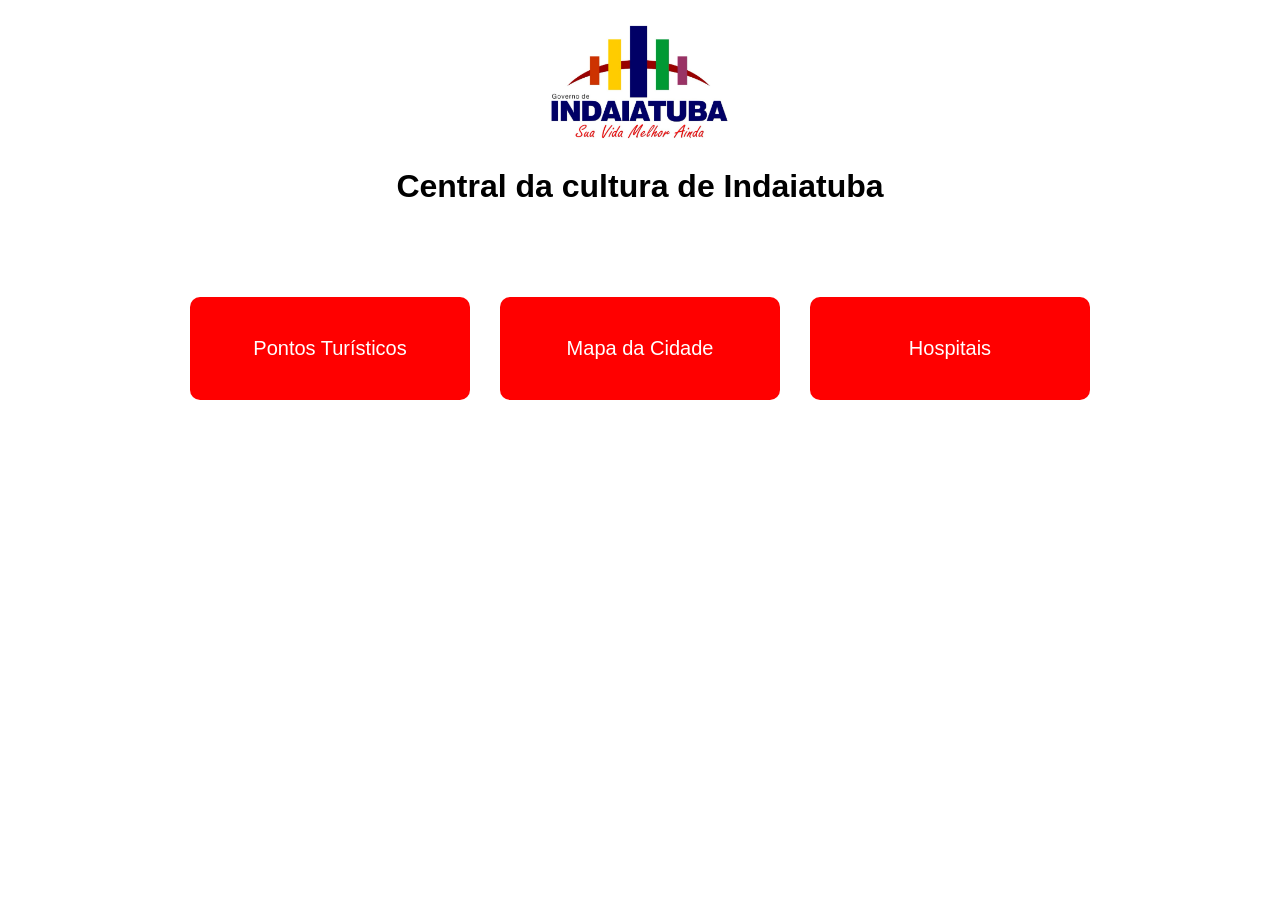
==== index.html @ 04715569 "Primeira entrega: Protótipo funcional HTML/CSS" ====
<!DOCTYPE html>
<html lang="pt-br">
<head>
<meta charset="UTF-8">
<title>Central da Cultura - Indaiatuba</title>
<link rel="stylesheet" href="css/style.css">
</head>
<body>

<header class="topo">
<img src="logo.indaiatuba.png" alt="Logo Indaiatuba">
<h1>Central da cultura de Indaiatuba</h1>
</header>

<main class="botoes">
<a href="pontos-turisticos.html" class="botao-vermelho">
    Pontos Turísticos
</a>

<a href="#" class="botao-vermelho">
    Mapa da Cidade
</a>

<a href="#" class="botao-vermelho">
    Hospitais
</a>
</main>

</body>
</html>
---- css/style.css ----
body {
    margin: 0;
    font-family: Arial, sans-serif;
    background: #fff;
}

.topo {
    text-align: center;
    padding: 20px;
}

.topo img {
    width: 200px;
}

.botoes {
    display: flex;
    justify-content: center;
    gap: 30px;
    margin-top: 50px;
}

.botao-vermelho {
    background: red;
    color: white;
    padding: 40px;
    width: 200px;
    text-align: center;
    text-decoration: none;
    font-size: 20px;
    border-radius: 10px;
}

.lista {
    max-width: 800px;
    margin: auto;
}

.item {
    background: red;
    color: white;
    display: flex;
    align-items: center;
    margin: 20px 0;
    padding: 15px;
    text-decoration: none;
    border-radius: 10px;
}

.item img {
    width: 120px;
    margin-right: 20px;
    border-radius: 8px;
}

.detalhes {
    max-width: 800px;
    margin: auto;
    background: red;
    color: white;
    padding: 20px;
    border-radius: 10px;
}

.galeria img {
    width: 48%;
    margin: 1%;
}

.info-boxes {
    margin-top: 30px;
}

.info-box {
    background: white;
    color: black;
    padding: 15px;
    margin-bottom: 15px;
    border-radius: 8px;
}

.info-box strong {
    display: block;
    margin-bottom: 5px;
    font-size: 16px;
}
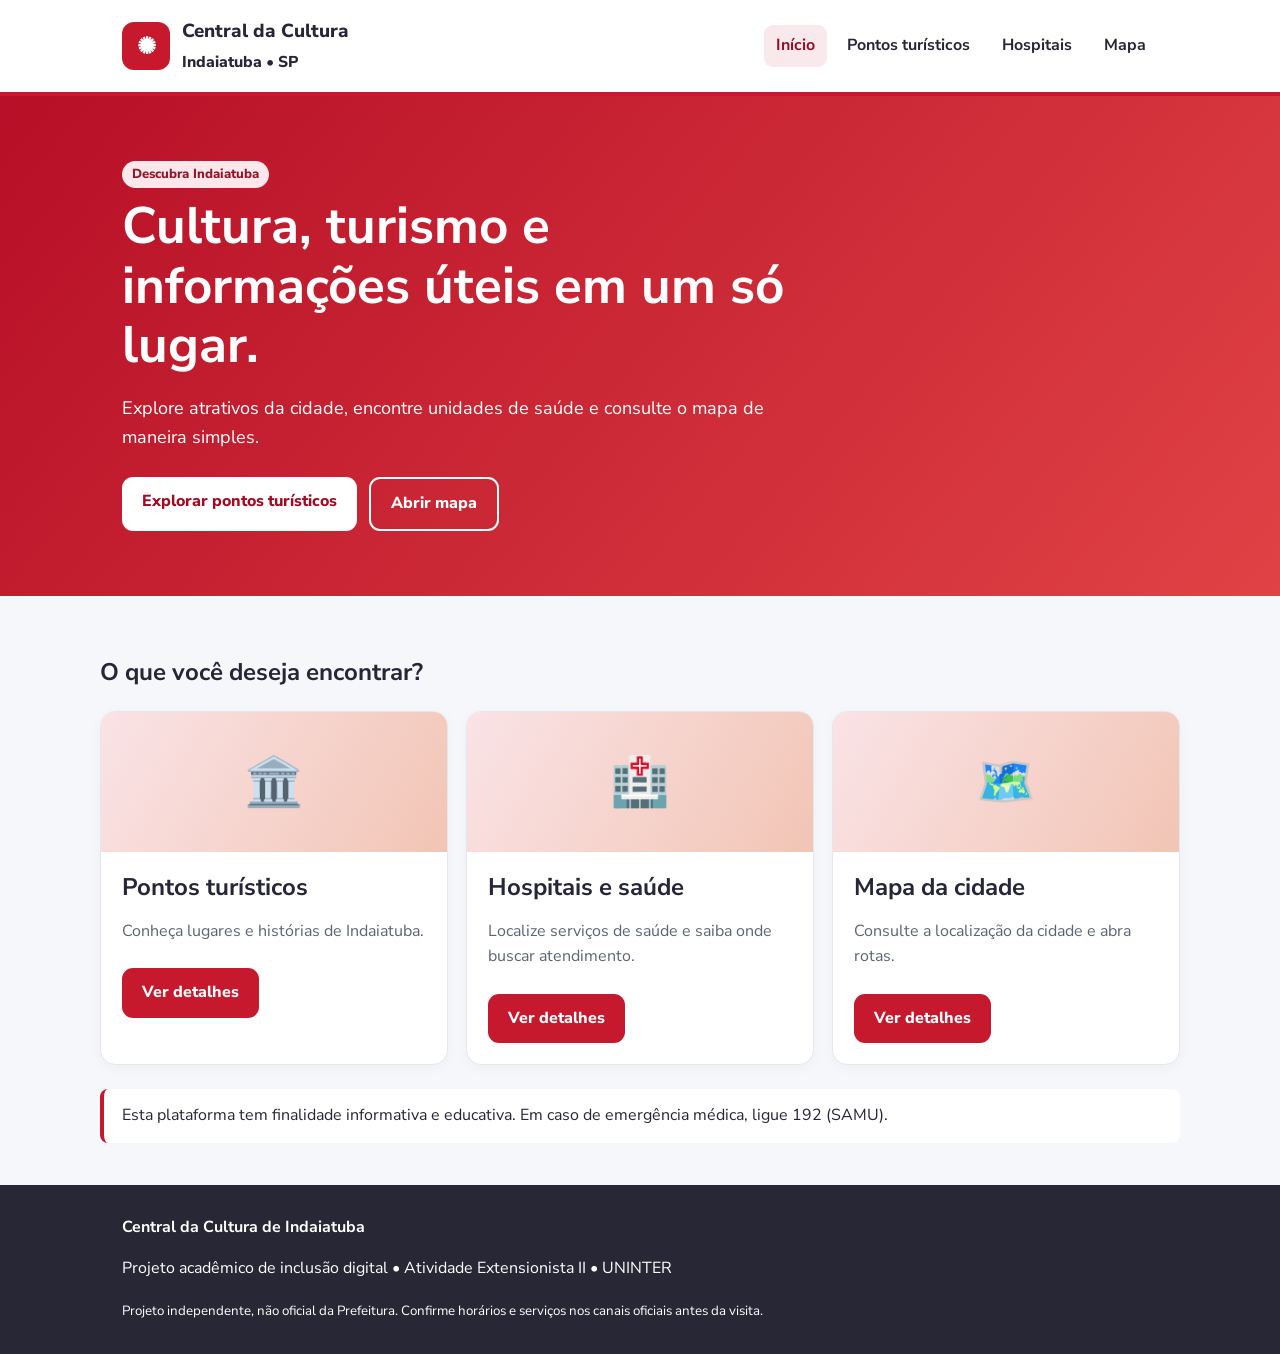
==== commit ca6f5b26: "Add files via upload" ====
--- a/index.html
+++ b/index.html
@@ -1,30 +1,109 @@
-<!DOCTYPE html>
-<html lang="pt-br">
-<head>
-<meta charset="UTF-8">
-<title>Central da Cultura - Indaiatuba</title>
-<link rel="stylesheet" href="css/style.css">
-</head>
-<body>
-
-<header class="topo">
-<img src="logo.indaiatuba.png" alt="Logo Indaiatuba">
-<h1>Central da cultura de Indaiatuba</h1>
-</header>
-
-<main class="botoes">
-<a href="pontos-turisticos.html" class="botao-vermelho">
-    Pontos Turísticos
-</a>
-
-<a href="#" class="botao-vermelho">
-    Mapa da Cidade
-</a>
-
-<a href="#" class="botao-vermelho">
-    Hospitais
-</a>
-</main>
-
-</body>
-</html>
+<!DOCTYPE html>
+<html lang="pt-BR">
+<head>
+    <meta charset="UTF-8">
+    <meta name="viewport" content="width=device-width, initial-scale=1">
+    <meta name="description" content="Central da Cultura de Indaiatuba: pontos turísticos, serviços de saúde e mapa da cidade.">
+    <title>Início | Central da Cultura de Indaiatuba</title>
+    <link rel="stylesheet" href="css/style.css">
+</head>
+<body>
+    <a class="skip" href="#conteudo">Pular para o conteúdo</a>
+
+    <header class="topo">
+        <div class="wrap">
+            <a class="marca" href="index.html">
+                <span class="marca-icone" aria-hidden="true">✺</span>
+                <span>Central da Cultura<br><small>Indaiatuba • SP</small></span>
+            </a>
+            <nav class="nav" aria-label="Navegação principal">
+                <a href="index.html" aria-current="page">Início</a>
+                <a href="pontos-turisticos.html">Pontos turísticos</a>
+                <a href="hospitais.html">Hospitais</a>
+                <a href="mapa.html">Mapa</a>
+            </nav>
+        </div>
+    </header>
+
+    <main id="conteudo">
+        <section class="hero">
+            <div class="wrap">
+                <span class="pill">Descubra Indaiatuba</span>
+                <h1>Cultura, turismo e informações úteis em um só lugar.</h1>
+                <p>Explore atrativos da cidade, encontre unidades de saúde e consulte o mapa de maneira simples.</p>
+                <div class="actions">
+                    <a class="btn light" href="pontos-turisticos.html">Explorar pontos turísticos</a>
+                    <a class="btn outline" href="mapa.html">Abrir mapa</a>
+                </div>
+            </div>
+        </section>
+
+        <section class="section wrap">
+            <h2>O que você deseja encontrar?</h2>
+
+            <div class="grid">
+                <!-- ========================================== -->
+                <!-- OPCIONAL: Pontos Turísticos                -->
+                <!-- ========================================== -->
+                <article class="card">
+                    <div class="visual" aria-hidden="true">
+                        <!-- Se quiser colocar uma foto aqui, basta usar o modelo abaixo: -->
+                        <!-- <img src="museu.png" alt="Pontos Turísticos" style="width: 100%; height: 100%; object-fit: cover;"> -->
+                        <span style="font-size: 3rem;">🏛️</span>
+                    </div>
+                    
+                    <div class="card-content">
+                        <h2>Pontos turísticos</h2>
+                        <p>Conheça lugares e histórias de Indaiatuba.</p>
+                        <a class="btn" href="pontos-turisticos.html">Ver detalhes</a>
+                    </div>
+                </article>
+
+                <!-- ========================================== -->
+                <!-- OPCIONAL: Hospitais e Saúde                -->
+                <!-- ========================================== -->
+                <article class="card">
+                    <div class="visual" aria-hidden="true">
+                        <!-- Exemplo com imagem: <img src="hospitais.png" alt="Saúde" style="width: 100%; height: 100%; object-fit: cover;"> -->
+                        <span style="font-size: 3rem;">🏥</span>
+                    </div>
+
+                    <div class="card-content">
+                        <h2>Hospitais e saúde</h2>
+                        <p>Localize serviços de saúde e saiba onde buscar atendimento.</p>
+                        <a class="btn" href="hospitais.html">Ver detalhes</a>
+                    </div>
+                </article>
+
+                <!-- ========================================== -->
+                <!-- OPCIONAL: Mapa da Cidade                   -->
+                <!-- ========================================== -->
+                <article class="card">
+                    <div class="visual" aria-hidden="true">
+                        <!-- Exemplo com imagem: <img src="mapa.png" alt="Mapa" style="width: 100%; height: 100%; object-fit: cover;"> -->
+                        <span style="font-size: 3rem;">🗺️</span>
+                    </div>
+
+                    <div class="card-content">
+                        <h2>Mapa da cidade</h2>
+                        <p>Consulte a localização da cidade e abra rotas.</p>
+                        <a class="btn" href="mapa.html">Ver detalhes</a>
+                    </div>
+                </article>
+            </div>
+
+            <div class="notice">
+                Esta plataforma tem finalidade informativa e educativa. Em caso de emergência médica, ligue 192 (SAMU).
+            </div>
+        </section>
+    </main>
+
+    <footer class="footer">
+        <div class="wrap">
+            <strong>Central da Cultura de Indaiatuba</strong>
+            <p>Projeto acadêmico de inclusão digital • Atividade Extensionista II • UNINTER</p>
+            <small>Projeto independente, não oficial da Prefeitura. Confirme horários e serviços nos canais oficiais antes da visita.</small>
+        </div>
+    </footer>
+</body>
+</html>
--- a/css/style.css
+++ b/css/style.css
@@ -1,86 +1,2 @@
-body {
-    margin: 0;
-    font-family: Arial, sans-serif;
-    background: #fff;
-}
-
-.topo {
-    text-align: center;
-    padding: 20px;
-}
-
-.topo img {
-    width: 200px;
-}
-
-.botoes {
-    display: flex;
-    justify-content: center;
-    gap: 30px;
-    margin-top: 50px;
-}
-
-.botao-vermelho {
-    background: red;
-    color: white;
-    padding: 40px;
-    width: 200px;
-    text-align: center;
-    text-decoration: none;
-    font-size: 20px;
-    border-radius: 10px;
-}
-
-.lista {
-    max-width: 800px;
-    margin: auto;
-}
-
-.item {
-    background: red;
-    color: white;
-    display: flex;
-    align-items: center;
-    margin: 20px 0;
-    padding: 15px;
-    text-decoration: none;
-    border-radius: 10px;
-}
-
-.item img {
-    width: 120px;
-    margin-right: 20px;
-    border-radius: 8px;
-}
-
-.detalhes {
-    max-width: 800px;
-    margin: auto;
-    background: red;
-    color: white;
-    padding: 20px;
-    border-radius: 10px;
-}
-
-.galeria img {
-    width: 48%;
-    margin: 1%;
-}
-
-.info-boxes {
-    margin-top: 30px;
-}
-
-.info-box {
-    background: white;
-    color: black;
-    padding: 15px;
-    margin-bottom: 15px;
-    border-radius: 8px;
-}
-
-.info-box strong {
-    display: block;
-    margin-bottom: 5px;
-    font-size: 16px;
-}+@import url('https://fonts.googleapis.com/css2?family=Nunito+Sans:wght@400;600;700;800&display=swap');
+:root{--red:#c7192e;--dark:#262638;--muted:#5d6572;--paper:#fff;--back:#f6f7fb;--line:#e6e7ee}*{box-sizing:border-box}html{scroll-behavior:smooth}body{margin:0;font:16px/1.6 'Nunito Sans',Arial,sans-serif;background:var(--back);color:var(--dark)}a{color:inherit}a:focus-visible,button:focus-visible{outline:3px solid #1467c4;outline-offset:4px}.topo{background:white;border-bottom:4px solid var(--red)}.wrap{max-width:1080px;margin:auto;padding:0 22px}.topo .wrap{display:flex;align-items:center;justify-content:space-between;gap:16px;padding-top:16px;padding-bottom:16px;flex-wrap:wrap}.marca{display:flex;align-items:center;gap:12px;text-decoration:none;font-weight:800;font-size:1.18rem}.marca-icone{display:grid;place-items:center;color:white;background:var(--red);width:48px;height:48px;border-radius:12px;font-size:1.45rem}.nav{display:flex;gap:8px;flex-wrap:wrap}.nav a{text-decoration:none;padding:8px 12px;border-radius:9px;font-weight:700}.nav a:hover,.nav a[aria-current=page]{background:#fae9ec;color:#921025}main{min-height:66vh}.hero{background:linear-gradient(130deg,#b70f27,#e04245);color:white;padding:65px 0}.hero h1{font-size:clamp(2rem,4vw,3.2rem);line-height:1.16;max-width:700px;margin:0 0 12px}.hero p{max-width:680px;font-size:1.13rem}.actions{display:flex;gap:12px;flex-wrap:wrap;margin-top:26px}.btn{display:inline-block;text-align:center;background:var(--red);color:white;text-decoration:none;border:0;border-radius:11px;padding:12px 20px;font-weight:800;cursor:pointer}.btn.light{background:white;color:#a30a22}.btn.outline{border:2px solid white;background:transparent}.btn:hover{filter:brightness(.95)}.section{padding:42px 0}.section h1,.section h2{line-height:1.22}.sub{color:var(--muted);max-width:800px}.grid{display:grid;grid-template-columns:repeat(auto-fit,minmax(240px,1fr));gap:18px;margin:24px 0}.card,.panel{background:white;border:1px solid var(--line);border-radius:15px;overflow:hidden;box-shadow:0 3px 14px #18182809}.card-content{padding:21px}.card h2,.card h3{margin:0 0 10px}.card p{color:var(--muted)}.card .btn{margin-top:8px}.visual{height:140px;display:flex;justify-content:center;align-items:center;background:linear-gradient(120deg,#fae3e6,#f2c5b5);font-size:3rem}.panel{padding:26px;margin:20px 0}.mini{font-size:.92rem;color:var(--muted)}.pill{display:inline-block;background:#fce7eb;color:#911629;border-radius:20px;font-size:.82rem;font-weight:800;padding:3px 10px;margin-bottom:9px}.details{display:grid;grid-template-columns:1fr 1fr;gap:16px}.fact{background:#f7f7fa;padding:15px;border-radius:10px}.fact strong{display:block}.mapframe{width:100%;height:480px;border:0;border-radius:13px;background:#eee}.footer{padding:30px 0;background:#272735;color:white}.footer a{color:white}.search{width:100%;max-width:500px;padding:12px 16px;border:1px solid #abb3c4;border-radius:10px;font:inherit}.notice{border-left:4px solid var(--red);padding:14px 18px;background:white;border-radius:8px}.skip{position:absolute;left:-10000px;top:auto}.skip:focus{left:12px;top:12px;background:white;color:black;padding:10px;z-index:30}@media(max-width:650px){.details{grid-template-columns:1fr}.nav{gap:3px}.nav a{padding:7px 9px;font-size:.9rem}.hero{padding:43px 0}.mapframe{height:350px}}
